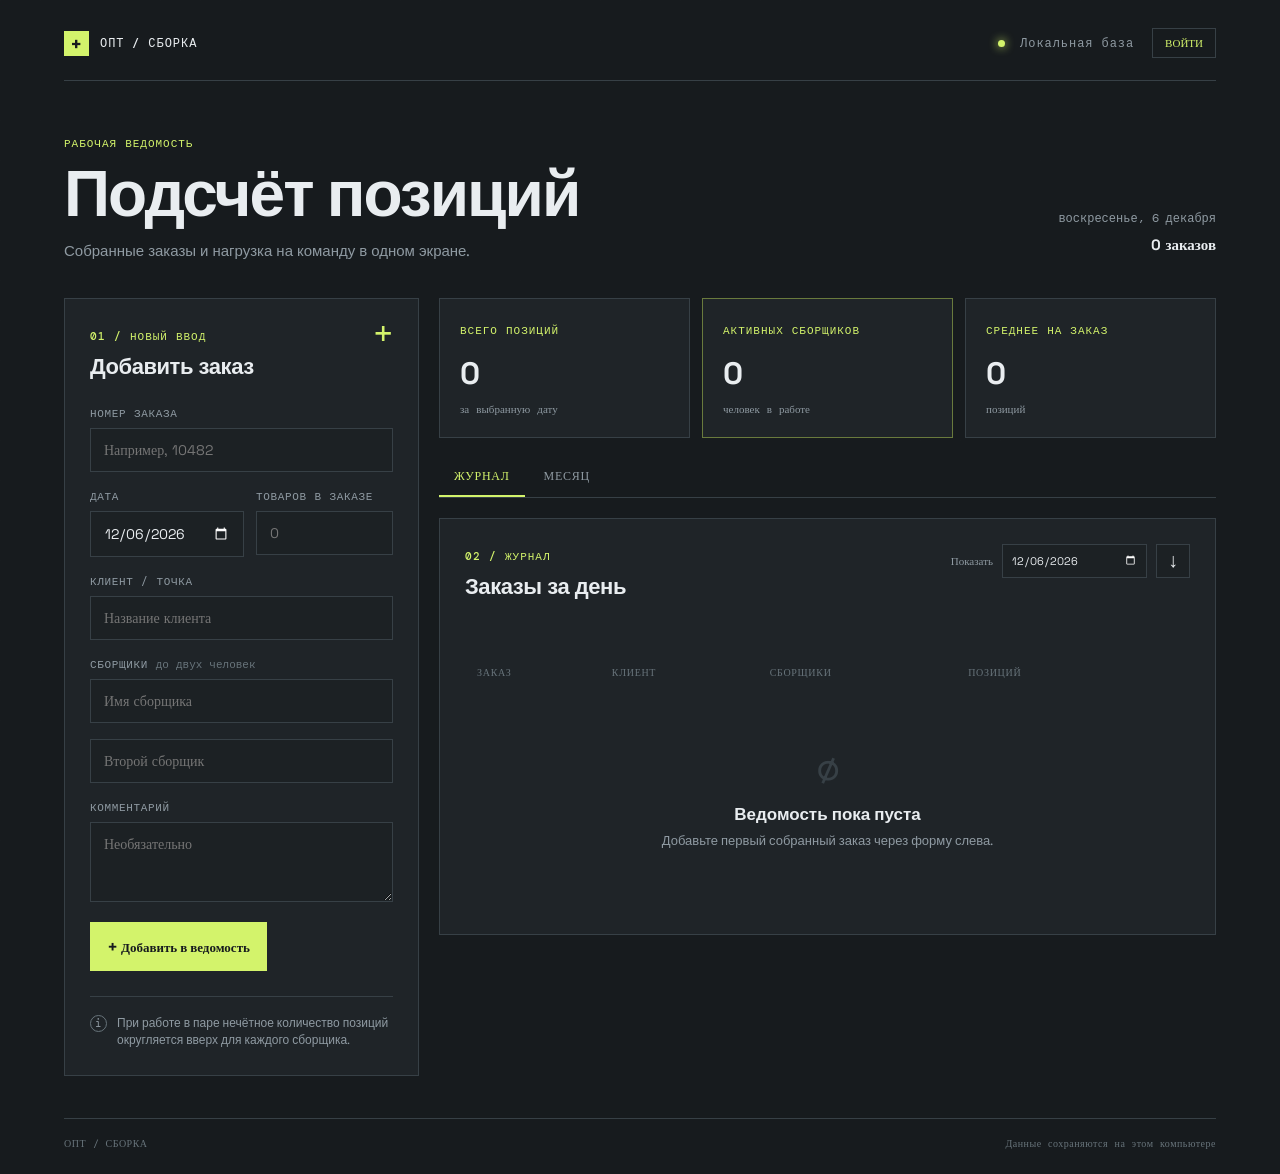
==== index.html @ 771ef2c3 "Release v0.1" ====
<!doctype html>
<html lang="ru">
<head>
  <meta charset="UTF-8">
  <meta name="viewport" content="width=device-width, initial-scale=1.0">
  <title>Оптовый подсчёт</title>
  <link rel="stylesheet" href="/styles.css">
</head>
<body>
  <main class="shell">
    <header class="topbar">
      <div class="brand"><span class="brand-mark">+</span><span>ОПТ / СБОРКА</span></div>
      <div class="account-area"><div class="status"><span class="status-dot"></span> Локальная база</div><button class="login-btn" id="loginOpen" type="button">Войти</button><button class="login-btn hidden" id="logoutBtn" type="button">Выйти</button></div>
    </header>

    <section class="intro">
      <div>
        <p class="eyebrow">Рабочая ведомость</p>
        <h1>Подсчёт позиций</h1>
        <p class="subtitle">Собранные заказы и нагрузка на команду в одном экране.</p>
      </div>
      <div class="date-stamp"><span id="todayLabel"></span><strong id="ordersCount">0 заказов</strong></div>
    </section>

    <section class="dashboard">
      <aside class="panel form-panel">
        <div class="panel-heading"><div><span class="section-kicker">01 / Новый ввод</span><h2 id="formTitle">Добавить заказ</h2></div><span class="plus-icon">+</span></div>
        <form id="orderForm">
          <input type="hidden" id="orderId">
          <label>Номер заказа<input id="number" required placeholder="Например, 10482"></label>
          <div class="form-grid">
            <label>Дата<input id="orderDate" type="date" required></label>
            <label>Товаров в заказе<input id="count" type="number" min="1" step="1" required placeholder="0"></label>
          </div>
          <label>Клиент / точка<input id="client" placeholder="Название клиента"></label>
          <label>Сборщики <span class="label-hint">до двух человек</span>
            <div class="picker-list"><input class="picker" required placeholder="Имя сборщика"><input class="picker" placeholder="Второй сборщик"></div>
          </label>
          <label>Комментарий<textarea id="note" rows="3" placeholder="Необязательно"></textarea></label>
          <div class="form-actions"><button class="primary-btn" type="submit"><span>+</span> <span id="submitText">Добавить в ведомость</span></button><button class="text-btn hidden" id="cancelEdit" type="button">Отмена</button></div>
        </form>
        <div class="rule"></div>
        <div class="tip"><span class="tip-icon">i</span><p>При работе в паре нечётное количество позиций округляется вверх для каждого сборщика.</p></div>
      </aside>

      <div class="content-column">
        <section class="metric-row">
          <div class="metric"><span class="metric-label">Всего позиций</span><strong id="totalCount">0</strong><span class="metric-foot">за выбранную дату</span></div>
          <div class="metric accent"><span class="metric-label">Активных сборщиков</span><strong id="pickerCount">0</strong><span class="metric-foot">человек в работе</span></div>
          <div class="metric"><span class="metric-label">Среднее на заказ</span><strong id="averageCount">0</strong><span class="metric-foot">позиций</span></div>
        </section>

        <nav class="view-tabs" aria-label="Разделы ведомости">
          <button class="view-tab active" type="button" data-view="ledger">Журнал</button>
          <button class="view-tab" type="button" data-view="monthly">Месяц</button>
        </nav>

        <section class="panel ledger-panel" data-panel="ledger">
          <div class="ledger-head"><div><span class="section-kicker">02 / Журнал</span><h2>Заказы за день</h2></div><div class="toolbar"><label class="date-filter"><span>Показать</span><input id="filterDate" type="date"></label><button class="icon-btn" id="exportBtn" title="Экспортировать данные">↓</button></div></div>
          <div class="picker-totals" id="pickerTotals"></div>
          <div class="table-wrap"><table><thead><tr><th>Заказ</th><th>Клиент</th><th>Сборщики</th><th>Позиций</th><th></th></tr></thead><tbody id="ordersBody"></tbody></table><div class="empty-state" id="emptyState"><span class="empty-mark">∅</span><h3>Ведомость пока пуста</h3><p>Добавьте первый собранный заказ через форму слева.</p></div></div>
        </section>

        <section class="panel ledger-panel monthly-panel hidden" data-panel="monthly">
          <div class="ledger-head"><div><span class="section-kicker">03 / Рейтинг</span><h2 id="monthlyTitle">Итоги месяца</h2></div><div class="month-total"><span>Собрано позиций</span><strong id="monthlyTotal">0</strong></div></div>
          <div class="table-wrap"><table class="ranking-table"><thead><tr><th>Место</th><th>Сборщик</th><th>Позиций</th></tr></thead><tbody id="monthlyBody"></tbody></table><div class="empty-state hidden" id="monthlyEmpty"><span class="empty-mark">∅</span><h3>Данных за месяц пока нет</h3><p>Рейтинг появится после добавления первого заказа.</p></div></div>
        </section>
      </div>
    </section>
    <footer><span>ОПТ / СБОРКА</span><span>Данные сохраняются на этом компьютере</span></footer>
  </main>
  <div class="edit-modal hidden" id="editModal" role="dialog" aria-modal="true" aria-labelledby="editTitle">
    <form class="edit-box" id="editForm">
      <button class="modal-close" id="editClose" type="button" aria-label="Закрыть">×</button>
      <span class="section-kicker">Редактирование заказа</span><h2 id="editTitle">Изменить заказ</h2>
      <div class="form-grid"><label>Номер заказа<input id="editNumber" required></label><label>Дата<input id="editDate" type="date" required></label></div>
      <div class="form-grid"><label>Товаров в заказе<input id="editCount" type="number" min="1" step="1" required></label><label>Клиент / точка<input id="editClient"></label></div>
      <label>Сборщики <span class="label-hint">до двух человек</span><div class="picker-list"><input class="edit-picker" id="editPickerOne" required><input class="edit-picker" id="editPickerTwo"></div></label>
      <label>Комментарий<textarea id="editNote" rows="3"></textarea></label>
      <p class="login-error hidden" id="editError"></p>
      <div class="form-actions"><button class="primary-btn" type="submit">Сохранить изменения</button><button class="text-btn" id="editCancel" type="button">Отмена</button></div>
    </form>
  </div>
  <div class="login-modal hidden" id="loginModal" role="dialog" aria-modal="true" aria-labelledby="loginTitle">
    <form class="login-box" id="loginForm">
      <button class="modal-close" id="loginClose" type="button" aria-label="Закрыть">×</button>
      <span class="section-kicker">Доступ редактора</span><h2 id="loginTitle">Вход в систему</h2>
      <label>Логин<input id="loginInput" autocomplete="username" required></label>
      <label>Пароль<input id="passwordInput" type="password" autocomplete="current-password" required></label>
      <p class="login-error hidden" id="loginError"></p>
      <button class="primary-btn" type="submit">Войти</button>
    </form>
  </div>
  <script src="/app.js"></script>
</body>
</html>
---- styles.css ----
@import url('https://fonts.googleapis.com/css2?family=DM+Mono:wght@400;500&family=Space+Grotesk:wght@400;500;600;700&display=swap');

:root { --ink: #e9edf0; --muted: #8f9aa2; --bg: #171b1e; --panel: #20262a; --panel-deep: #1c2124; --line: #374046; --lime: #d3f36b; --orange: #ff9c55; --red: #ff796e; }
* { box-sizing: border-box; }
body { margin: 0; min-width: 320px; color: var(--ink); background: var(--bg); font-family: 'Space Grotesk', sans-serif; }
body:before { content: ''; position: fixed; inset: 0; pointer-events: none; opacity: .17; background-image: linear-gradient(rgba(255,255,255,.035) 1px, transparent 1px), linear-gradient(90deg, rgba(255,255,255,.025) 1px, transparent 1px); background-size: 40px 40px; }
.shell { max-width: 1400px; margin: auto; padding: 28px 5vw 24px; position: relative; }
.topbar, .intro, .ledger-head, .panel-heading, footer, .form-actions, .toolbar { display: flex; align-items: center; justify-content: space-between; }
.topbar { border-bottom: 1px solid var(--line); padding-bottom: 22px; font-family: 'DM Mono', monospace; font-size: 12px; letter-spacing: .08em; }
.brand { display: flex; align-items: center; gap: 11px; font-weight: 500; }.brand-mark { display: grid; place-items: center; width: 25px; height: 25px; background: var(--lime); color: #171b1e; font-size: 20px; font-family: 'Space Grotesk'; font-weight: 700; }.account-area { display: flex; align-items: center; gap: 18px; }.status { color: var(--muted); }.status-dot { display: inline-block; width: 7px; height: 7px; border-radius: 50%; background: var(--lime); margin-right: 7px; box-shadow: 0 0 10px var(--lime); }.login-btn { border: 1px solid var(--line); color: var(--lime); background: transparent; padding: 7px 12px; cursor: pointer; font: 11px 'DM Mono'; text-transform: uppercase; }.login-btn:hover { border-color: var(--lime); }
.intro { padding: 55px 0 38px; align-items: end; }.eyebrow, .section-kicker, .metric-label { color: var(--lime); text-transform: uppercase; font: 500 11px 'DM Mono', monospace; letter-spacing: .09em; }.eyebrow { margin: 0 0 13px; }h1, h2, h3, p { margin-top: 0; }h1 { font-size: clamp(38px, 5vw, 70px); line-height: .98; letter-spacing: -.03em; margin-bottom: 15px; }h2 { margin: 7px 0 0; font-size: 22px; letter-spacing: -.02em; }.subtitle { margin-bottom: 0; color: var(--muted); font-size: 15px; }.date-stamp { text-align: right; font-family: 'DM Mono', monospace; font-size: 12px; color: var(--muted); line-height: 2; }.date-stamp strong { display: block; color: var(--ink); font-family: 'Space Grotesk'; font-size: 15px; }
.dashboard { display: grid; grid-template-columns: minmax(280px, 355px) 1fr; gap: 20px; align-items: start; }.panel, .metric { background: rgba(32,38,42,.94); border: 1px solid var(--line); }.form-panel { padding: 25px; }.panel-heading { align-items: flex-start; margin-bottom: 26px; }.plus-icon { color: var(--lime); font: 34px 'DM Mono'; line-height: .6; }.form-panel label { display: block; color: var(--muted); font: 11px 'DM Mono', monospace; text-transform: uppercase; letter-spacing: .06em; margin-bottom: 17px; }.label-hint { color: #68747b; text-transform: none; letter-spacing: 0; }input, textarea { width: 100%; margin-top: 8px; border: 1px solid var(--line); background: var(--panel-deep); color: var(--ink); padding: 12px 13px; border-radius: 0; font: 14px 'Space Grotesk'; outline: none; }textarea { resize: vertical; }input:focus, textarea:focus { border-color: var(--lime); }input[type=date] { color-scheme: dark; }.form-grid { display: grid; grid-template-columns: 1fr 1fr; gap: 12px; }.picker-list { display: grid; gap: 8px; }.picker-list input { margin-top: 8px; }.form-actions { gap: 14px; justify-content: flex-start; margin-top: 7px; }.primary-btn { border: 0; background: var(--lime); color: #171b1e; padding: 13px 17px; cursor: pointer; font: 600 13px 'Space Grotesk'; }.primary-btn span:first-child { font-size: 18px; vertical-align: -1px; }.primary-btn:hover { background: #e1ff88; }.text-btn { color: var(--muted); background: none; border: 0; cursor: pointer; font: 13px 'Space Grotesk'; }.hidden { display: none; }.rule { height: 1px; background: var(--line); margin: 25px 0 18px; }.tip { display: flex; gap: 10px; color: var(--muted); font-size: 12px; line-height: 1.45; }.tip p { margin: 0; }.tip-icon { border: 1px solid #68747b; width: 17px; height: 17px; display: grid; place-items: center; border-radius: 50%; font: 11px 'DM Mono'; flex: 0 0 auto; }
.content-column { min-width: 0; }.metric-row { display: grid; grid-template-columns: repeat(3, 1fr); gap: 12px; margin-bottom: 20px; }.metric { padding: 19px 20px; min-height: 115px; }.metric.accent { border-color: #697a3d; }.metric strong { display: block; margin: 14px 0 4px; font-size: 31px; letter-spacing: -.04em; }.metric-foot { color: var(--muted); font: 11px 'DM Mono'; }.ledger-panel { padding: 25px 25px 10px; }.ledger-head { align-items: flex-start; margin-bottom: 24px; }.toolbar { gap: 9px; }.date-filter { color: var(--muted); font: 11px 'DM Mono'; display: flex; align-items: center; gap: 9px; }.date-filter input { margin: 0; width: 145px; padding: 8px; font-size: 11px; }.icon-btn { width: 34px; height: 34px; border: 1px solid var(--line); color: var(--ink); background: var(--panel-deep); font-size: 20px; cursor: pointer; }.icon-btn:hover { border-color: var(--lime); color: var(--lime); }.picker-totals { display: flex; gap: 8px; flex-wrap: wrap; margin-bottom: 17px; min-height: 25px; }.picker-total { padding: 6px 9px; background: var(--panel-deep); color: var(--muted); font: 11px 'DM Mono'; }.picker-total strong { color: var(--orange); margin-left: 6px; font-weight: 500; }.table-wrap { overflow-x: auto; }table { border-collapse: collapse; width: 100%; min-width: 650px; }th { text-align: left; color: #68747b; font: 10px 'DM Mono'; text-transform: uppercase; letter-spacing: .07em; padding: 0 12px 11px; }td { border-top: 1px solid var(--line); padding: 15px 12px; font-size: 13px; }td:first-child { font-family: 'DM Mono'; color: var(--lime); }td:nth-child(4) { font-weight: 700; font-size: 16px; }td small { display: block; color: var(--muted); font-size: 11px; margin-top: 4px; }.person { display: inline-block; margin-right: 5px; padding: 4px 7px; color: var(--ink); background: #303a40; font-size: 11px; }.delete-btn { color: var(--muted); background: none; border: 0; font-size: 18px; cursor: pointer; }.delete-btn:hover { color: var(--red); }.empty-state { text-align: center; padding: 53px 20px 62px; color: var(--muted); }.empty-state h3 { color: var(--ink); font-size: 17px; margin: 12px 0 7px; }.empty-state p { font-size: 13px; }.empty-mark { color: var(--line); font-size: 38px; }.empty-state.hidden { display: none; }footer { color: #68747b; border-top: 1px solid var(--line); margin-top: 42px; padding-top: 18px; font: 10px 'DM Mono'; letter-spacing: .05em; }
@media (max-width: 850px) { .intro { padding-top: 40px; }.dashboard { grid-template-columns: 1fr; }.form-panel { order: 2; }.content-column { order: 1; } }
@media (max-width: 560px) { .shell { padding: 18px 16px; }.topbar { padding-bottom: 17px; }.status { font-size: 10px; }.intro { display: block; padding: 38px 0 28px; }.date-stamp { text-align: left; margin-top: 22px; }.metric-row { grid-template-columns: 1fr 1fr; }.metric:last-child { grid-column: span 2; }.metric { min-height: 100px; }.ledger-panel, .form-panel { padding: 19px 16px 8px; }.ledger-head { display: block; }.toolbar { justify-content: space-between; margin-top: 20px; }footer { display: block; line-height: 2; } }

.view-tabs { display: flex; gap: 4px; border-bottom: 1px solid var(--line); margin-bottom: 20px; }
.view-tab { border: 0; border-bottom: 2px solid transparent; padding: 10px 15px 11px; color: var(--muted); background: none; cursor: pointer; font: 500 12px 'DM Mono'; text-transform: uppercase; letter-spacing: .06em; }
.view-tab:hover, .view-tab.active { color: var(--lime); }
.view-tab.active { border-bottom-color: var(--lime); }
.monthly-panel { min-height: 280px; }
.month-total { color: var(--muted); font: 11px 'DM Mono'; text-align: right; }
.month-total strong { display: block; color: var(--orange); font: 700 28px 'Space Grotesk'; margin-top: 7px; }
.ranking-table { min-width: 0; }
.ranking-table th:first-child, .ranking-table td:first-child { width: 90px; }
.ranking-table td:first-child { color: var(--muted); }
.ranking-table td:nth-child(3) { color: var(--lime); font-weight: 700; font-size: 16px; }
.rank { font-family: 'DM Mono'; }
.login-modal, .edit-modal { position: fixed; inset: 0; z-index: 5; display: grid; place-items: center; padding: 20px; background: rgba(10, 12, 14, .78); opacity: 1; visibility: visible; transition: opacity .22s ease, visibility .22s ease; }.login-modal.hidden, .edit-modal.hidden { display: grid; opacity: 0; visibility: hidden; pointer-events: none; }.login-box, .edit-box { position: relative; width: min(100%, 360px); padding: 28px; border: 1px solid var(--line); background: var(--panel); box-shadow: 0 20px 60px rgba(0, 0, 0, .35); transform: translateY(0) scale(1); transition: transform .22s ease; }.edit-box { width: min(100%, 620px); max-height: calc(100vh - 40px); overflow-y: auto; }.login-modal.hidden .login-box, .edit-modal.hidden .edit-box { transform: translateY(12px) scale(.98); }.login-box h2, .edit-box h2 { margin: 9px 0 25px; }.login-box label, .edit-box label { display: block; color: var(--muted); font: 11px 'DM Mono'; text-transform: uppercase; margin-bottom: 16px; }.login-box .primary-btn { width: 100%; margin-top: 7px; }.edit-box .form-grid { gap: 16px; }.edit-box .form-actions { margin-top: 4px; }.modal-close { position: absolute; top: 15px; right: 17px; border: 0; color: var(--muted); background: none; cursor: pointer; font-size: 24px; }.modal-close:hover { color: var(--ink); }.login-error { color: var(--red); font-size: 12px; margin: 4px 0 0; }
@media (max-width: 560px) { .view-tabs { margin-bottom: 16px; }.view-tab { flex: 1; }.month-total { margin-top: 20px; text-align: left; }.monthly-panel .ledger-head { display: block; } }
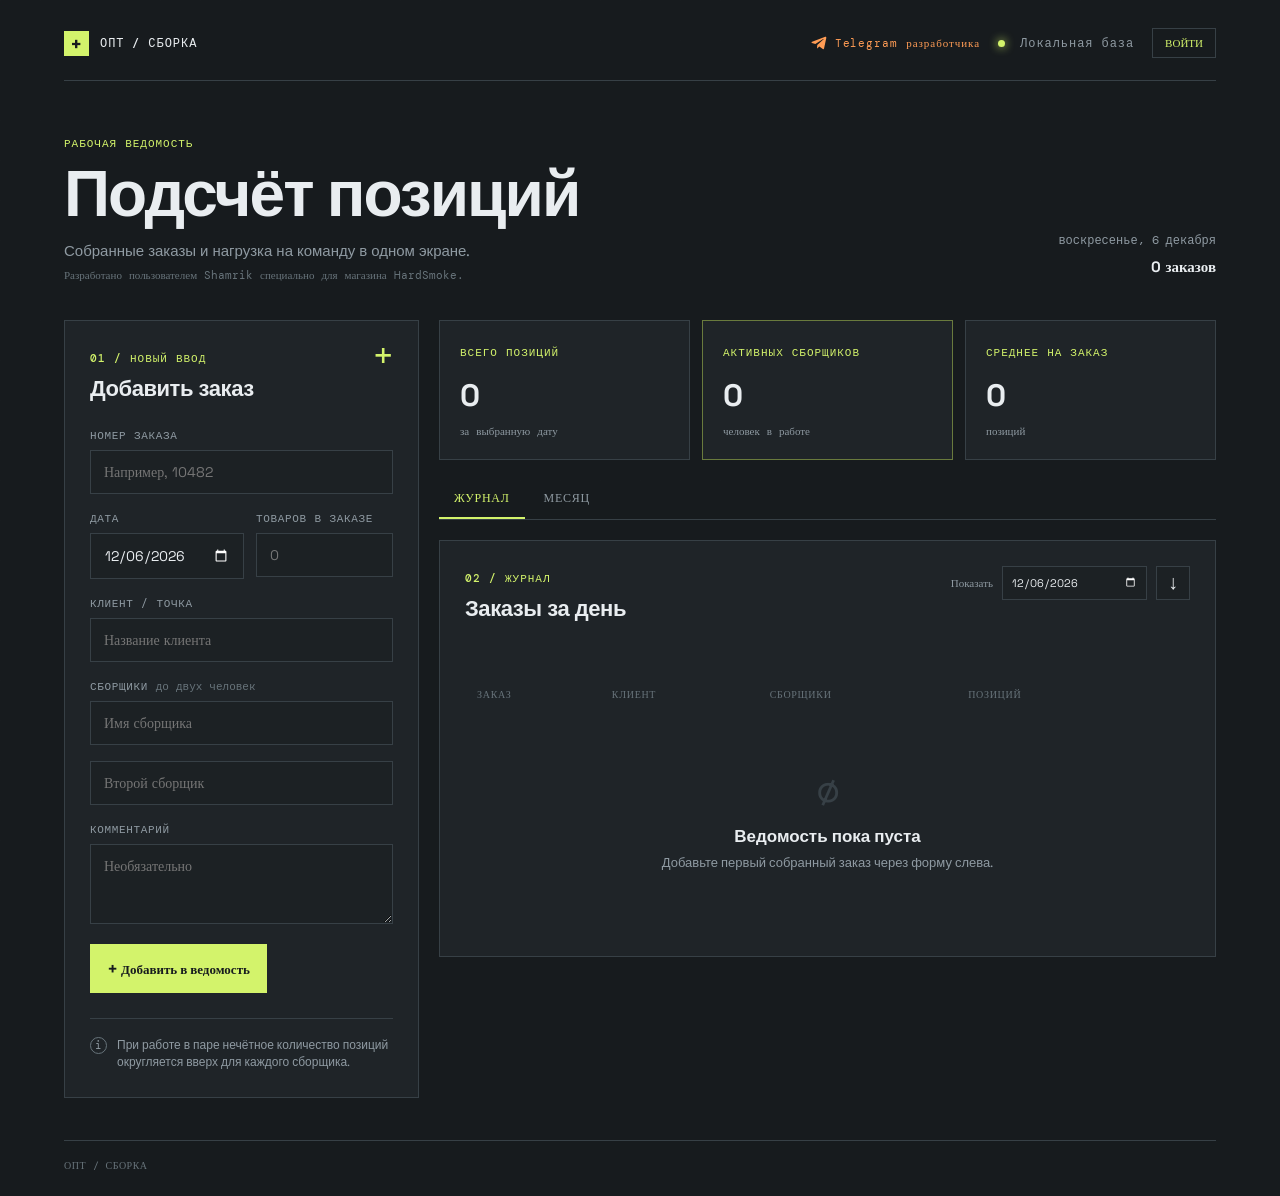
==== commit 236105cc: "Release v0.2" ====
--- a/index.html
+++ b/index.html
@@ -10,14 +10,14 @@
   <main class="shell">
     <header class="topbar">
       <div class="brand"><span class="brand-mark">+</span><span>ОПТ / СБОРКА</span></div>
-      <div class="account-area"><div class="status"><span class="status-dot"></span> Локальная база</div><button class="login-btn" id="loginOpen" type="button">Войти</button><button class="login-btn hidden" id="logoutBtn" type="button">Выйти</button></div>
+      <div class="account-area"><a class="developer-link" href="https://t.me/ShamrikTV" target="_blank" rel="noopener noreferrer" aria-label="Открыть Telegram разработчика"><svg class="telegram-icon" viewBox="0 0 24 24" aria-hidden="true"><path d="M21.6 4.2 18.4 19c-.24 1.05-.86 1.3-1.75.81l-4.84-3.57-2.34 2.25c-.26.26-.48.48-.98.48l.35-4.93 8.96-8.1c.39-.35-.09-.55-.61-.2L6.11 12.7 1.37 11.2c-1.03-.32-1.05-1.03.22-1.5L20.1 2.55c.86-.32 1.62.2 1.5 1.65Z"></path></svg><span>Telegram разработчика</span></a><div class="status"><span class="status-dot"></span> Локальная база</div><button class="login-btn" id="loginOpen" type="button">Войти</button><button class="login-btn hidden" id="logoutBtn" type="button">Выйти</button></div>
     </header>
 
     <section class="intro">
       <div>
         <p class="eyebrow">Рабочая ведомость</p>
         <h1>Подсчёт позиций</h1>
-        <p class="subtitle">Собранные заказы и нагрузка на команду в одном экране.</p>
+        <p class="subtitle">Собранные заказы и нагрузка на команду в одном экране.</p><p class="credit">Разработано пользователем Shamrik специально для магазина HardSmoke.</p>
       </div>
       <div class="date-stamp"><span id="todayLabel"></span><strong id="ordersCount">0 заказов</strong></div>
     </section>
@@ -67,7 +67,7 @@
         </section>
       </div>
     </section>
-    <footer><span>ОПТ / СБОРКА</span><span>Данные сохраняются на этом компьютере</span></footer>
+    <footer><span>ОПТ / СБОРКА</span></footer>
   </main>
   <div class="edit-modal hidden" id="editModal" role="dialog" aria-modal="true" aria-labelledby="editTitle">
     <form class="edit-box" id="editForm">
--- a/styles.css
+++ b/styles.css
@@ -7,8 +7,8 @@
 .shell { max-width: 1400px; margin: auto; padding: 28px 5vw 24px; position: relative; }
 .topbar, .intro, .ledger-head, .panel-heading, footer, .form-actions, .toolbar { display: flex; align-items: center; justify-content: space-between; }
 .topbar { border-bottom: 1px solid var(--line); padding-bottom: 22px; font-family: 'DM Mono', monospace; font-size: 12px; letter-spacing: .08em; }
-.brand { display: flex; align-items: center; gap: 11px; font-weight: 500; }.brand-mark { display: grid; place-items: center; width: 25px; height: 25px; background: var(--lime); color: #171b1e; font-size: 20px; font-family: 'Space Grotesk'; font-weight: 700; }.account-area { display: flex; align-items: center; gap: 18px; }.status { color: var(--muted); }.status-dot { display: inline-block; width: 7px; height: 7px; border-radius: 50%; background: var(--lime); margin-right: 7px; box-shadow: 0 0 10px var(--lime); }.login-btn { border: 1px solid var(--line); color: var(--lime); background: transparent; padding: 7px 12px; cursor: pointer; font: 11px 'DM Mono'; text-transform: uppercase; }.login-btn:hover { border-color: var(--lime); }
-.intro { padding: 55px 0 38px; align-items: end; }.eyebrow, .section-kicker, .metric-label { color: var(--lime); text-transform: uppercase; font: 500 11px 'DM Mono', monospace; letter-spacing: .09em; }.eyebrow { margin: 0 0 13px; }h1, h2, h3, p { margin-top: 0; }h1 { font-size: clamp(38px, 5vw, 70px); line-height: .98; letter-spacing: -.03em; margin-bottom: 15px; }h2 { margin: 7px 0 0; font-size: 22px; letter-spacing: -.02em; }.subtitle { margin-bottom: 0; color: var(--muted); font-size: 15px; }.date-stamp { text-align: right; font-family: 'DM Mono', monospace; font-size: 12px; color: var(--muted); line-height: 2; }.date-stamp strong { display: block; color: var(--ink); font-family: 'Space Grotesk'; font-size: 15px; }
+.brand { display: flex; align-items: center; gap: 11px; font-weight: 500; }.brand-mark { display: grid; place-items: center; width: 25px; height: 25px; background: var(--lime); color: #171b1e; font-size: 20px; font-family: 'Space Grotesk'; font-weight: 700; }.account-area { display: flex; align-items: center; gap: 18px; }.developer-link { display: inline-flex; align-items: center; gap: 7px; color: var(--orange); text-decoration: none; font: 11px 'DM Mono'; }.developer-link:hover { color: var(--lime); }.telegram-icon { width: 17px; height: 17px; fill: currentColor; }.status { color: var(--muted); }.status-dot { display: inline-block; width: 7px; height: 7px; border-radius: 50%; background: var(--lime); margin-right: 7px; box-shadow: 0 0 10px var(--lime); }.login-btn { border: 1px solid var(--line); color: var(--lime); background: transparent; padding: 7px 12px; cursor: pointer; font: 11px 'DM Mono'; text-transform: uppercase; }.login-btn:hover { border-color: var(--lime); }
+.intro { padding: 55px 0 38px; align-items: end; }.eyebrow, .section-kicker, .metric-label { color: var(--lime); text-transform: uppercase; font: 500 11px 'DM Mono', monospace; letter-spacing: .09em; }.eyebrow { margin: 0 0 13px; }h1, h2, h3, p { margin-top: 0; }h1 { font-size: clamp(38px, 5vw, 70px); line-height: .98; letter-spacing: -.03em; margin-bottom: 15px; }h2 { margin: 7px 0 0; font-size: 22px; letter-spacing: -.02em; }.subtitle { margin-bottom: 8px; color: var(--muted); font-size: 15px; }.credit { margin-bottom: 0; color: #68747b; font: 11px 'DM Mono'; }.date-stamp { text-align: right; font-family: 'DM Mono', monospace; font-size: 12px; color: var(--muted); line-height: 2; }.date-stamp strong { display: block; color: var(--ink); font-family: 'Space Grotesk'; font-size: 15px; }
 .dashboard { display: grid; grid-template-columns: minmax(280px, 355px) 1fr; gap: 20px; align-items: start; }.panel, .metric { background: rgba(32,38,42,.94); border: 1px solid var(--line); }.form-panel { padding: 25px; }.panel-heading { align-items: flex-start; margin-bottom: 26px; }.plus-icon { color: var(--lime); font: 34px 'DM Mono'; line-height: .6; }.form-panel label { display: block; color: var(--muted); font: 11px 'DM Mono', monospace; text-transform: uppercase; letter-spacing: .06em; margin-bottom: 17px; }.label-hint { color: #68747b; text-transform: none; letter-spacing: 0; }input, textarea { width: 100%; margin-top: 8px; border: 1px solid var(--line); background: var(--panel-deep); color: var(--ink); padding: 12px 13px; border-radius: 0; font: 14px 'Space Grotesk'; outline: none; }textarea { resize: vertical; }input:focus, textarea:focus { border-color: var(--lime); }input[type=date] { color-scheme: dark; }.form-grid { display: grid; grid-template-columns: 1fr 1fr; gap: 12px; }.picker-list { display: grid; gap: 8px; }.picker-list input { margin-top: 8px; }.form-actions { gap: 14px; justify-content: flex-start; margin-top: 7px; }.primary-btn { border: 0; background: var(--lime); color: #171b1e; padding: 13px 17px; cursor: pointer; font: 600 13px 'Space Grotesk'; }.primary-btn span:first-child { font-size: 18px; vertical-align: -1px; }.primary-btn:hover { background: #e1ff88; }.text-btn { color: var(--muted); background: none; border: 0; cursor: pointer; font: 13px 'Space Grotesk'; }.hidden { display: none; }.rule { height: 1px; background: var(--line); margin: 25px 0 18px; }.tip { display: flex; gap: 10px; color: var(--muted); font-size: 12px; line-height: 1.45; }.tip p { margin: 0; }.tip-icon { border: 1px solid #68747b; width: 17px; height: 17px; display: grid; place-items: center; border-radius: 50%; font: 11px 'DM Mono'; flex: 0 0 auto; }
 .content-column { min-width: 0; }.metric-row { display: grid; grid-template-columns: repeat(3, 1fr); gap: 12px; margin-bottom: 20px; }.metric { padding: 19px 20px; min-height: 115px; }.metric.accent { border-color: #697a3d; }.metric strong { display: block; margin: 14px 0 4px; font-size: 31px; letter-spacing: -.04em; }.metric-foot { color: var(--muted); font: 11px 'DM Mono'; }.ledger-panel { padding: 25px 25px 10px; }.ledger-head { align-items: flex-start; margin-bottom: 24px; }.toolbar { gap: 9px; }.date-filter { color: var(--muted); font: 11px 'DM Mono'; display: flex; align-items: center; gap: 9px; }.date-filter input { margin: 0; width: 145px; padding: 8px; font-size: 11px; }.icon-btn { width: 34px; height: 34px; border: 1px solid var(--line); color: var(--ink); background: var(--panel-deep); font-size: 20px; cursor: pointer; }.icon-btn:hover { border-color: var(--lime); color: var(--lime); }.picker-totals { display: flex; gap: 8px; flex-wrap: wrap; margin-bottom: 17px; min-height: 25px; }.picker-total { padding: 6px 9px; background: var(--panel-deep); color: var(--muted); font: 11px 'DM Mono'; }.picker-total strong { color: var(--orange); margin-left: 6px; font-weight: 500; }.table-wrap { overflow-x: auto; }table { border-collapse: collapse; width: 100%; min-width: 650px; }th { text-align: left; color: #68747b; font: 10px 'DM Mono'; text-transform: uppercase; letter-spacing: .07em; padding: 0 12px 11px; }td { border-top: 1px solid var(--line); padding: 15px 12px; font-size: 13px; }td:first-child { font-family: 'DM Mono'; color: var(--lime); }td:nth-child(4) { font-weight: 700; font-size: 16px; }td small { display: block; color: var(--muted); font-size: 11px; margin-top: 4px; }.person { display: inline-block; margin-right: 5px; padding: 4px 7px; color: var(--ink); background: #303a40; font-size: 11px; }.delete-btn { color: var(--muted); background: none; border: 0; font-size: 18px; cursor: pointer; }.delete-btn:hover { color: var(--red); }.empty-state { text-align: center; padding: 53px 20px 62px; color: var(--muted); }.empty-state h3 { color: var(--ink); font-size: 17px; margin: 12px 0 7px; }.empty-state p { font-size: 13px; }.empty-mark { color: var(--line); font-size: 38px; }.empty-state.hidden { display: none; }footer { color: #68747b; border-top: 1px solid var(--line); margin-top: 42px; padding-top: 18px; font: 10px 'DM Mono'; letter-spacing: .05em; }
 @media (max-width: 850px) { .intro { padding-top: 40px; }.dashboard { grid-template-columns: 1fr; }.form-panel { order: 2; }.content-column { order: 1; } }
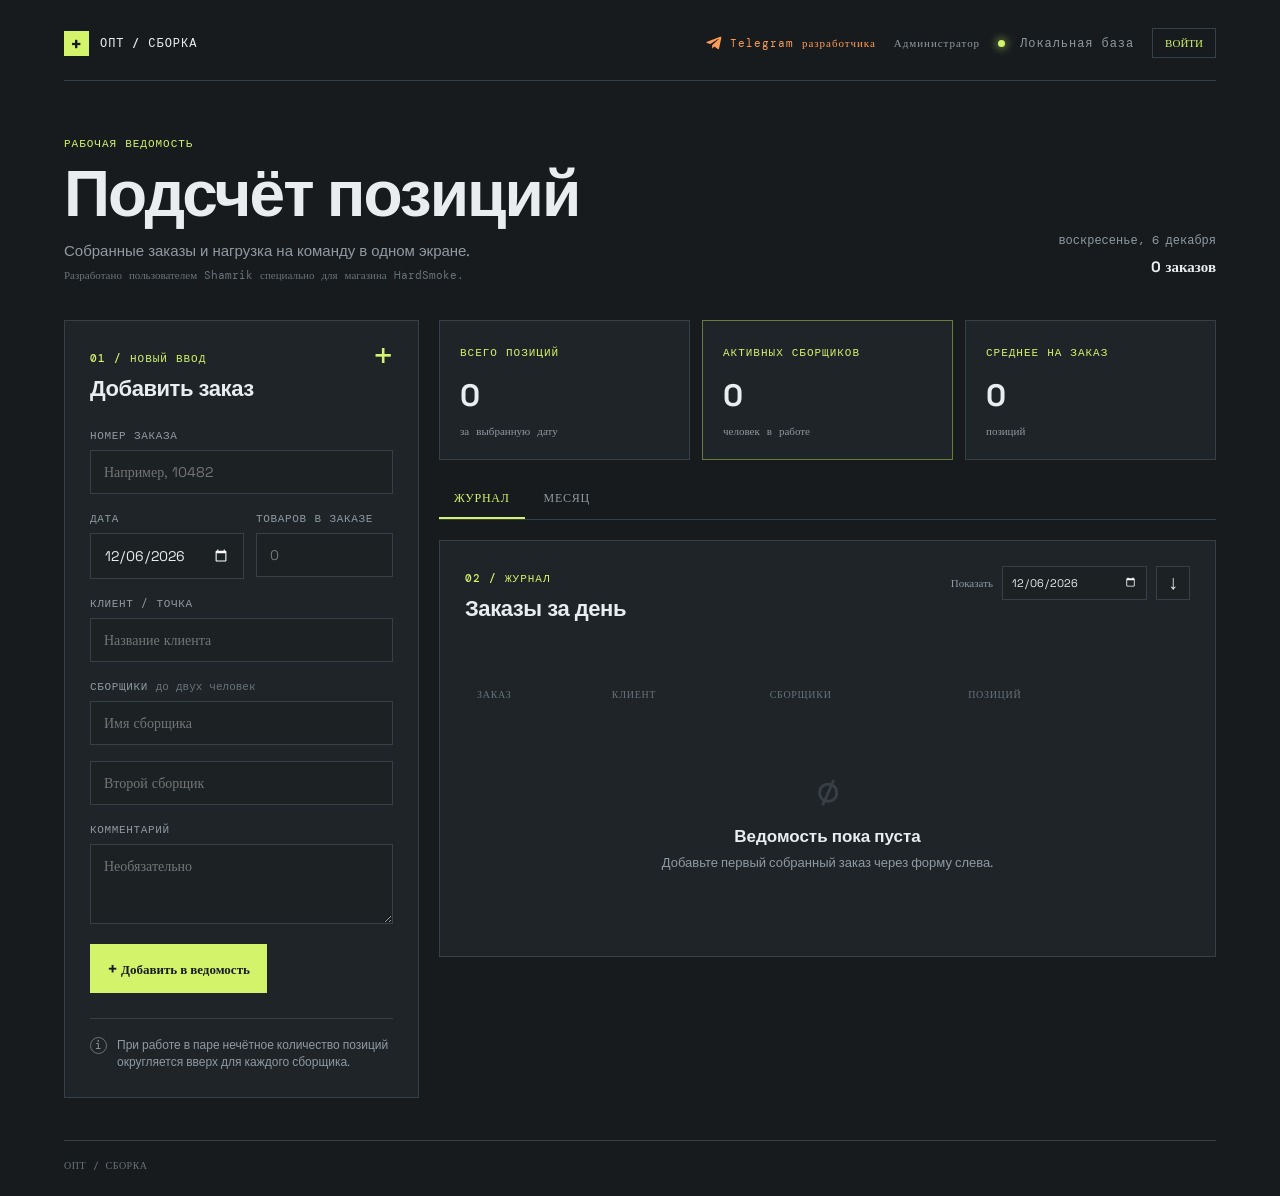
==== commit 7a6fcc1f: "Release v0.7: separate admin access and cabinet scrolling - Add separate /admin page for administrat" ====
--- a/index.html
+++ b/index.html
@@ -10,7 +10,7 @@
   <main class="shell">
     <header class="topbar">
       <div class="brand"><span class="brand-mark">+</span><span>ОПТ / СБОРКА</span></div>
-      <div class="account-area"><a class="developer-link" href="https://t.me/ShamrikTV" target="_blank" rel="noopener noreferrer" aria-label="Открыть Telegram разработчика"><svg class="telegram-icon" viewBox="0 0 24 24" aria-hidden="true"><path d="M21.6 4.2 18.4 19c-.24 1.05-.86 1.3-1.75.81l-4.84-3.57-2.34 2.25c-.26.26-.48.48-.98.48l.35-4.93 8.96-8.1c.39-.35-.09-.55-.61-.2L6.11 12.7 1.37 11.2c-1.03-.32-1.05-1.03.22-1.5L20.1 2.55c.86-.32 1.62.2 1.5 1.65Z"></path></svg><span>Telegram разработчика</span></a><div class="status"><span class="status-dot"></span> Локальная база</div><button class="login-btn" id="loginOpen" type="button">Войти</button><button class="login-btn hidden" id="logoutBtn" type="button">Выйти</button></div>
+      <div class="account-area"><a class="developer-link" href="https://t.me/ShamrikTV" target="_blank" rel="noopener noreferrer" aria-label="Открыть Telegram разработчика"><svg class="telegram-icon" viewBox="0 0 24 24" aria-hidden="true"><path d="M21.6 4.2 18.4 19c-.24 1.05-.86 1.3-1.75.81l-4.84-3.57-2.34 2.25c-.26.26-.48.48-.98.48l.35-4.93 8.96-8.1c.39-.35-.09-.55-.61-.2L6.11 12.7 1.37 11.2c-1.03-.32-1.05-1.03.22-1.5L20.1 2.55c.86-.32 1.62.2 1.5 1.65Z"></path></svg><span>Telegram разработчика</span></a><a class="admin-link" href="/admin">Администратор</a><div class="status"><span class="status-dot"></span> Локальная база</div><button class="login-btn" id="loginOpen" type="button">Войти</button><button class="login-btn hidden" id="cabinetOpen" type="button">Кабинет</button></div>
     </header>
 
     <section class="intro">
@@ -81,14 +81,28 @@
       <div class="form-actions"><button class="primary-btn" type="submit">Сохранить изменения</button><button class="text-btn" id="editCancel" type="button">Отмена</button></div>
     </form>
   </div>
+  <div class="cabinet-modal hidden" id="cabinetModal" role="dialog" aria-modal="true" aria-labelledby="cabinetTitle">
+    <section class="cabinet-box">
+      <button class="modal-close" id="cabinetClose" type="button" aria-label="Закрыть">×</button>
+      <span class="section-kicker">Профиль редактора</span><h2 id="cabinetTitle">Личный кабинет</h2>
+      <div class="profile-row"><div class="profile-avatar" id="profileAvatar">S</div><div><strong id="profileLogin">Shamrik</strong><small id="profileRole">Администратор</small></div></div>
+      <div class="avatar-section admin-only"><span class="section-kicker">Аватар профиля</span><label class="file-btn">Выбрать изображение<input id="avatarInput" type="file" accept="image/png,image/jpeg,image/webp"></label><small class="field-hint">PNG, JPG или WebP, до 500 КБ.</small></div>
+      <p class="cabinet-hint" id="cabinetHint">В кабинете доступны редактирование и удаление заказов в журнале.</p>
+      <div class="user-section admin-only"><span class="section-kicker">Новый пользователь</span><label>Логин<input id="newUserLogin" autocomplete="off"></label><label>Пароль<input id="newUserPassword" type="password" autocomplete="new-password"></label><button class="primary-btn" id="addUserButton" type="button">Добавить пользователя</button><p class="login-error hidden" id="userError"></p></div>
+      <div class="work-period admin-only"><span class="section-kicker">Рабочий месяц</span><p>Период может переходить между календарными месяцами.</p><div class="form-grid"><label>Начало<input id="monthlyStart" type="date" required></label><label>Окончание<input id="monthlyEnd" type="date" required></label></div><button class="primary-btn" id="savePeriod" type="button">Применить период</button><button class="text-btn" id="resetPeriod" type="button">Вернуть календарный месяц</button></div>
+      <div class="cleanup-section admin-only"><span class="section-kicker">Управление записями</span><button class="cleanup-btn" data-clear-scope="day" type="button">Очистить записи за день</button><button class="cleanup-btn" data-clear-scope="month" type="button">Очистить записи за месяц</button><button class="cleanup-btn danger" data-clear-scope="all" type="button">Очистить все записи</button></div>
+      <button class="login-btn cabinet-logout" id="logoutBtn" type="button">Выйти из аккаунта</button>
+    </section>
+  </div>
   <div class="login-modal hidden" id="loginModal" role="dialog" aria-modal="true" aria-labelledby="loginTitle">
     <form class="login-box" id="loginForm">
       <button class="modal-close" id="loginClose" type="button" aria-label="Закрыть">×</button>
-      <span class="section-kicker">Доступ редактора</span><h2 id="loginTitle">Вход в систему</h2>
+      <span class="section-kicker">Доступ редактора</span><h2 id="loginTitle">Вход в систему</h2><p class="auth-hint" id="authHint"></p>
       <label>Логин<input id="loginInput" autocomplete="username" required></label>
       <label>Пароль<input id="passwordInput" type="password" autocomplete="current-password" required></label>
+      <label class="hidden" id="passwordConfirmLabel">Повторите пароль<input id="passwordConfirmInput" type="password" autocomplete="new-password"></label>
       <p class="login-error hidden" id="loginError"></p>
-      <button class="primary-btn" type="submit">Войти</button>
+      <button class="primary-btn" id="authSubmit" type="submit">Войти</button>
     </form>
   </div>
   <script src="/app.js"></script>
--- a/styles.css
+++ b/styles.css
@@ -7,7 +7,7 @@
 .shell { max-width: 1400px; margin: auto; padding: 28px 5vw 24px; position: relative; }
 .topbar, .intro, .ledger-head, .panel-heading, footer, .form-actions, .toolbar { display: flex; align-items: center; justify-content: space-between; }
 .topbar { border-bottom: 1px solid var(--line); padding-bottom: 22px; font-family: 'DM Mono', monospace; font-size: 12px; letter-spacing: .08em; }
-.brand { display: flex; align-items: center; gap: 11px; font-weight: 500; }.brand-mark { display: grid; place-items: center; width: 25px; height: 25px; background: var(--lime); color: #171b1e; font-size: 20px; font-family: 'Space Grotesk'; font-weight: 700; }.account-area { display: flex; align-items: center; gap: 18px; }.developer-link { display: inline-flex; align-items: center; gap: 7px; color: var(--orange); text-decoration: none; font: 11px 'DM Mono'; }.developer-link:hover { color: var(--lime); }.telegram-icon { width: 17px; height: 17px; fill: currentColor; }.status { color: var(--muted); }.status-dot { display: inline-block; width: 7px; height: 7px; border-radius: 50%; background: var(--lime); margin-right: 7px; box-shadow: 0 0 10px var(--lime); }.login-btn { border: 1px solid var(--line); color: var(--lime); background: transparent; padding: 7px 12px; cursor: pointer; font: 11px 'DM Mono'; text-transform: uppercase; }.login-btn:hover { border-color: var(--lime); }
+.brand { display: flex; align-items: center; gap: 11px; font-weight: 500; }.brand-mark { display: grid; place-items: center; width: 25px; height: 25px; background: var(--lime); color: #171b1e; font-size: 20px; font-family: 'Space Grotesk'; font-weight: 700; }.account-area { display: flex; align-items: center; gap: 18px; }.developer-link { display: inline-flex; align-items: center; gap: 7px; color: var(--orange); text-decoration: none; font: 11px 'DM Mono'; }.developer-link:hover { color: var(--lime); }.admin-link { color: var(--muted); text-decoration: none; font: 11px 'DM Mono'; }.admin-link:hover { color: var(--lime); }.telegram-icon { width: 17px; height: 17px; fill: currentColor; }.status { color: var(--muted); }.status-dot { display: inline-block; width: 7px; height: 7px; border-radius: 50%; background: var(--lime); margin-right: 7px; box-shadow: 0 0 10px var(--lime); }.login-btn { border: 1px solid var(--line); color: var(--lime); background: transparent; padding: 7px 12px; cursor: pointer; font: 11px 'DM Mono'; text-transform: uppercase; }.login-btn:hover { border-color: var(--lime); }
 .intro { padding: 55px 0 38px; align-items: end; }.eyebrow, .section-kicker, .metric-label { color: var(--lime); text-transform: uppercase; font: 500 11px 'DM Mono', monospace; letter-spacing: .09em; }.eyebrow { margin: 0 0 13px; }h1, h2, h3, p { margin-top: 0; }h1 { font-size: clamp(38px, 5vw, 70px); line-height: .98; letter-spacing: -.03em; margin-bottom: 15px; }h2 { margin: 7px 0 0; font-size: 22px; letter-spacing: -.02em; }.subtitle { margin-bottom: 8px; color: var(--muted); font-size: 15px; }.credit { margin-bottom: 0; color: #68747b; font: 11px 'DM Mono'; }.date-stamp { text-align: right; font-family: 'DM Mono', monospace; font-size: 12px; color: var(--muted); line-height: 2; }.date-stamp strong { display: block; color: var(--ink); font-family: 'Space Grotesk'; font-size: 15px; }
 .dashboard { display: grid; grid-template-columns: minmax(280px, 355px) 1fr; gap: 20px; align-items: start; }.panel, .metric { background: rgba(32,38,42,.94); border: 1px solid var(--line); }.form-panel { padding: 25px; }.panel-heading { align-items: flex-start; margin-bottom: 26px; }.plus-icon { color: var(--lime); font: 34px 'DM Mono'; line-height: .6; }.form-panel label { display: block; color: var(--muted); font: 11px 'DM Mono', monospace; text-transform: uppercase; letter-spacing: .06em; margin-bottom: 17px; }.label-hint { color: #68747b; text-transform: none; letter-spacing: 0; }input, textarea { width: 100%; margin-top: 8px; border: 1px solid var(--line); background: var(--panel-deep); color: var(--ink); padding: 12px 13px; border-radius: 0; font: 14px 'Space Grotesk'; outline: none; }textarea { resize: vertical; }input:focus, textarea:focus { border-color: var(--lime); }input[type=date] { color-scheme: dark; }.form-grid { display: grid; grid-template-columns: 1fr 1fr; gap: 12px; }.picker-list { display: grid; gap: 8px; }.picker-list input { margin-top: 8px; }.form-actions { gap: 14px; justify-content: flex-start; margin-top: 7px; }.primary-btn { border: 0; background: var(--lime); color: #171b1e; padding: 13px 17px; cursor: pointer; font: 600 13px 'Space Grotesk'; }.primary-btn span:first-child { font-size: 18px; vertical-align: -1px; }.primary-btn:hover { background: #e1ff88; }.text-btn { color: var(--muted); background: none; border: 0; cursor: pointer; font: 13px 'Space Grotesk'; }.hidden { display: none; }.rule { height: 1px; background: var(--line); margin: 25px 0 18px; }.tip { display: flex; gap: 10px; color: var(--muted); font-size: 12px; line-height: 1.45; }.tip p { margin: 0; }.tip-icon { border: 1px solid #68747b; width: 17px; height: 17px; display: grid; place-items: center; border-radius: 50%; font: 11px 'DM Mono'; flex: 0 0 auto; }
 .content-column { min-width: 0; }.metric-row { display: grid; grid-template-columns: repeat(3, 1fr); gap: 12px; margin-bottom: 20px; }.metric { padding: 19px 20px; min-height: 115px; }.metric.accent { border-color: #697a3d; }.metric strong { display: block; margin: 14px 0 4px; font-size: 31px; letter-spacing: -.04em; }.metric-foot { color: var(--muted); font: 11px 'DM Mono'; }.ledger-panel { padding: 25px 25px 10px; }.ledger-head { align-items: flex-start; margin-bottom: 24px; }.toolbar { gap: 9px; }.date-filter { color: var(--muted); font: 11px 'DM Mono'; display: flex; align-items: center; gap: 9px; }.date-filter input { margin: 0; width: 145px; padding: 8px; font-size: 11px; }.icon-btn { width: 34px; height: 34px; border: 1px solid var(--line); color: var(--ink); background: var(--panel-deep); font-size: 20px; cursor: pointer; }.icon-btn:hover { border-color: var(--lime); color: var(--lime); }.picker-totals { display: flex; gap: 8px; flex-wrap: wrap; margin-bottom: 17px; min-height: 25px; }.picker-total { padding: 6px 9px; background: var(--panel-deep); color: var(--muted); font: 11px 'DM Mono'; }.picker-total strong { color: var(--orange); margin-left: 6px; font-weight: 500; }.table-wrap { overflow-x: auto; }table { border-collapse: collapse; width: 100%; min-width: 650px; }th { text-align: left; color: #68747b; font: 10px 'DM Mono'; text-transform: uppercase; letter-spacing: .07em; padding: 0 12px 11px; }td { border-top: 1px solid var(--line); padding: 15px 12px; font-size: 13px; }td:first-child { font-family: 'DM Mono'; color: var(--lime); }td:nth-child(4) { font-weight: 700; font-size: 16px; }td small { display: block; color: var(--muted); font-size: 11px; margin-top: 4px; }.person { display: inline-block; margin-right: 5px; padding: 4px 7px; color: var(--ink); background: #303a40; font-size: 11px; }.delete-btn { color: var(--muted); background: none; border: 0; font-size: 18px; cursor: pointer; }.delete-btn:hover { color: var(--red); }.empty-state { text-align: center; padding: 53px 20px 62px; color: var(--muted); }.empty-state h3 { color: var(--ink); font-size: 17px; margin: 12px 0 7px; }.empty-state p { font-size: 13px; }.empty-mark { color: var(--line); font-size: 38px; }.empty-state.hidden { display: none; }footer { color: #68747b; border-top: 1px solid var(--line); margin-top: 42px; padding-top: 18px; font: 10px 'DM Mono'; letter-spacing: .05em; }
@@ -26,5 +26,12 @@
 .ranking-table td:first-child { color: var(--muted); }
 .ranking-table td:nth-child(3) { color: var(--lime); font-weight: 700; font-size: 16px; }
 .rank { font-family: 'DM Mono'; }
-.login-modal, .edit-modal { position: fixed; inset: 0; z-index: 5; display: grid; place-items: center; padding: 20px; background: rgba(10, 12, 14, .78); opacity: 1; visibility: visible; transition: opacity .22s ease, visibility .22s ease; }.login-modal.hidden, .edit-modal.hidden { display: grid; opacity: 0; visibility: hidden; pointer-events: none; }.login-box, .edit-box { position: relative; width: min(100%, 360px); padding: 28px; border: 1px solid var(--line); background: var(--panel); box-shadow: 0 20px 60px rgba(0, 0, 0, .35); transform: translateY(0) scale(1); transition: transform .22s ease; }.edit-box { width: min(100%, 620px); max-height: calc(100vh - 40px); overflow-y: auto; }.login-modal.hidden .login-box, .edit-modal.hidden .edit-box { transform: translateY(12px) scale(.98); }.login-box h2, .edit-box h2 { margin: 9px 0 25px; }.login-box label, .edit-box label { display: block; color: var(--muted); font: 11px 'DM Mono'; text-transform: uppercase; margin-bottom: 16px; }.login-box .primary-btn { width: 100%; margin-top: 7px; }.edit-box .form-grid { gap: 16px; }.edit-box .form-actions { margin-top: 4px; }.modal-close { position: absolute; top: 15px; right: 17px; border: 0; color: var(--muted); background: none; cursor: pointer; font-size: 24px; }.modal-close:hover { color: var(--ink); }.login-error { color: var(--red); font-size: 12px; margin: 4px 0 0; }
+.login-modal, .edit-modal, .cabinet-modal { position: fixed; inset: 0; z-index: 5; display: grid; place-items: center; padding: 20px; background: rgba(10, 12, 14, .78); opacity: 1; visibility: visible; transition: opacity .22s ease, visibility .22s ease; }.login-modal.hidden, .edit-modal.hidden, .cabinet-modal.hidden { display: grid; opacity: 0; visibility: hidden; pointer-events: none; }.login-box, .edit-box, .cabinet-box { position: relative; width: min(100%, 360px); padding: 28px; border: 1px solid var(--line); background: var(--panel); box-shadow: 0 20px 60px rgba(0, 0, 0, .35); transform: translateY(0) scale(1); transition: transform .22s ease; }.edit-box, .cabinet-box { max-height: calc(100vh - 40px); overflow-y: auto; }.edit-box { width: min(100%, 620px); }.login-modal.hidden .login-box, .edit-modal.hidden .edit-box, .cabinet-modal.hidden .cabinet-box { transform: translateY(12px) scale(.98); }.login-box h2, .edit-box h2, .cabinet-box h2 { margin: 9px 0 25px; }.login-box label, .edit-box label { display: block; color: var(--muted); font: 11px 'DM Mono'; text-transform: uppercase; margin-bottom: 16px; }.login-box .primary-btn { width: 100%; margin-top: 7px; }.edit-box .form-grid { gap: 16px; }.edit-box .form-actions { margin-top: 4px; }.modal-close { position: absolute; top: 15px; right: 17px; border: 0; color: var(--muted); background: none; cursor: pointer; font-size: 24px; }.modal-close:hover { color: var(--ink); }.login-error { color: var(--red); font-size: 12px; margin: 4px 0 0; }
+.profile-row { display: flex; align-items: center; gap: 12px; padding: 15px 0; border-top: 1px solid var(--line); border-bottom: 1px solid var(--line); }.profile-avatar { display: grid; place-items: center; width: 38px; height: 38px; color: #171b1e; background: var(--lime); font: 700 18px 'Space Grotesk'; }.profile-row strong, .profile-row small { display: block; }.profile-row strong { font-size: 15px; }.profile-row small { color: var(--muted); font: 11px 'DM Mono'; margin-top: 4px; }.cabinet-hint { color: var(--muted); font-size: 13px; line-height: 1.45; margin: 18px 0; }.cabinet-logout { width: 100%; }
+.auth-hint { color: var(--muted); font-size: 12px; line-height: 1.4; margin: -12px 0 22px; }.cleanup-section { display: grid; gap: 7px; padding: 17px 0; border-top: 1px solid var(--line); }.cleanup-section .section-kicker { margin-bottom: 3px; }.cleanup-btn { padding: 10px 12px; border: 1px solid var(--line); color: var(--ink); background: var(--panel-deep); cursor: pointer; font: 11px 'DM Mono'; text-align: left; }.cleanup-btn:hover { border-color: var(--orange); color: var(--orange); }.cleanup-btn.danger { color: var(--red); }.cleanup-btn.danger:hover { border-color: var(--red); }
+.cleanup-section { display: grid; gap: 7px; padding: 17px 0; border-top: 1px solid var(--line); }.cleanup-section .section-kicker { margin-bottom: 3px; }.cleanup-btn { padding: 10px 12px; border: 1px solid var(--line); color: var(--ink); background: var(--panel-deep); cursor: pointer; font: 11px 'DM Mono'; text-align: left; }.cleanup-btn:hover { border-color: var(--orange); color: var(--orange); }.cleanup-btn.danger { color: var(--red); }.cleanup-btn.danger:hover { border-color: var(--red); }
+.work-period { padding: 17px 0; border-top: 1px solid var(--line); }.work-period p { color: var(--muted); font-size: 12px; line-height: 1.4; margin: 9px 0 15px; }.work-period .form-grid { gap: 10px; }.work-period label { margin-bottom: 10px; }.work-period input { padding: 10px; font-size: 12px; }.work-period .primary-btn { width: 100%; margin-top: 2px; }.work-period .text-btn { display: block; margin: 13px auto 0; }
+.avatar-section, .user-section { padding: 17px 0; border-top: 1px solid var(--line); }.avatar-section .section-kicker, .user-section .section-kicker { display: block; margin-bottom: 12px; }.file-btn { display: block; padding: 10px 12px; border: 1px solid var(--line); color: var(--ink); background: var(--panel-deep); cursor: pointer; font: 11px 'DM Mono'; text-align: center; }.file-btn:hover { border-color: var(--lime); color: var(--lime); }.file-btn input { display: none; }.field-hint { display: block; color: var(--muted); font: 10px 'DM Mono'; margin-top: 8px; }.user-section label { display: block; color: var(--muted); font: 11px 'DM Mono'; text-transform: uppercase; margin: 12px 0; }.user-section input { padding: 10px; }.user-section .primary-btn { width: 100%; margin-top: 4px; }.admin-only.hidden { display: none; }.profile-avatar { background-position: center; background-size: cover; background-repeat: no-repeat; }
 @media (max-width: 560px) { .view-tabs { margin-bottom: 16px; }.view-tab { flex: 1; }.month-total { margin-top: 20px; text-align: left; }.monthly-panel .ledger-head { display: block; } }
+
+.admin-page { min-height: 100vh; display: grid; place-items: center; }.admin-shell { width: min(100%, 520px); padding: 28px 5vw; }.admin-brand { display: inline-block; margin-bottom: 28px; color: var(--ink); text-decoration: none; font: 500 12px 'DM Mono'; letter-spacing: .08em; }.admin-login-box { width: 100%; }.admin-login-box h1 { font-size: 32px; margin: 8px 0 25px; }.admin-login-box .primary-btn { width: 100%; }.back-link { display: block; margin-top: 18px; color: var(--muted); text-align: center; font-size: 12px; text-decoration: none; }.back-link:hover { color: var(--lime); }
